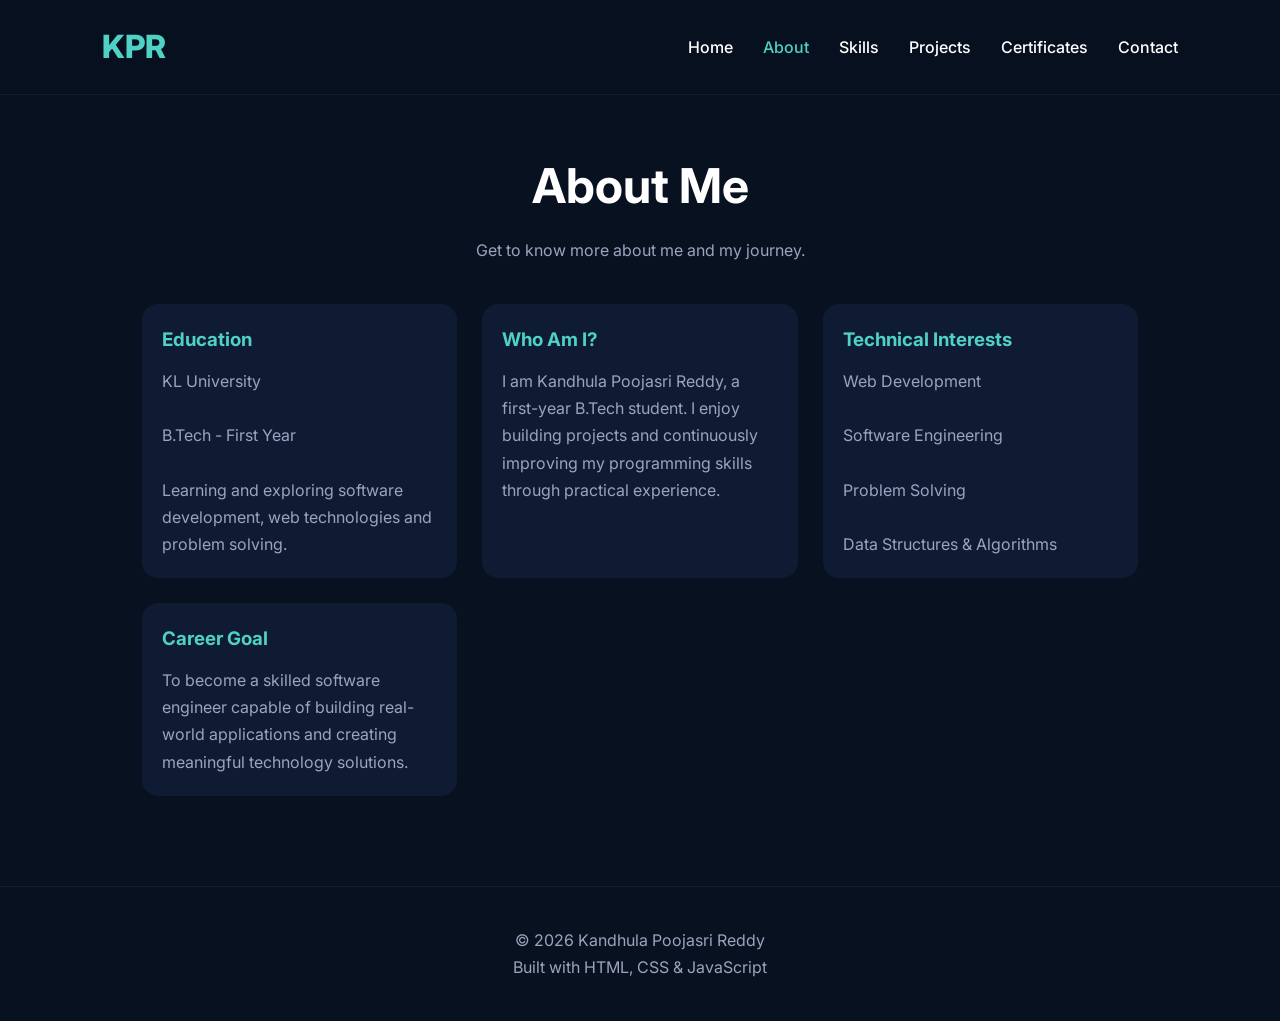
==== portfolio/about.html @ bd5755e9 "Add files via upload" ====
<html>
<head>
<title>About | Kandhula Poojasri Reddy</title>
<link rel="stylesheet" href="style.css">
<link href="https://fonts.googleapis.com/css2?family=Inter:wght@300;400;500;600;700;800&display=swap" rel="stylesheet">
</head>

<body>

<header class="navbar">

<div class="logo">KPR</div>

<nav>
<ul>
<li><a href="index.html">Home</a></li>
<li><a href="about.html" class="active">About</a></li>
<li><a href="skills.html">Skills</a></li>
<li><a href="projects.html">Projects</a></li>
<li><a href="cert.html">Certificates</a></li>
<li><a href="contact.html">Contact</a></li>
</ul>
</nav>

</header>

<section class="page-section">

<h1 class="page-title">About Me</h1>

<p class="page-subtitle">
Get to know more about me and my journey.
</p>

<div class="grid">

<div class="card">
<h3>Education</h3>

<p>
KL University
<br><br>
B.Tech - First Year
<br><br>
Learning and exploring software development,
web technologies and problem solving.
</p>
</div>

<div class="card">
<h3>Who Am I?</h3>

<p>
I am Kandhula Poojasri Reddy, a first-year B.Tech student.
I enjoy building projects and continuously improving my
programming skills through practical experience.
</p>
</div>

<div class="card">
<h3>Technical Interests</h3>

<p>
Web Development
<br><br>
Software Engineering
<br><br>
Problem Solving
<br><br>
Data Structures & Algorithms
</p>
</div>

<div class="card">
<h3>Career Goal</h3>

<p>
To become a skilled software engineer capable of building
real-world applications and creating meaningful technology
solutions.
</p>
</div>

</div>

</section>

<footer>
<p>© 2026 Kandhula Poojasri Reddy</p>
<p>Built with HTML, CSS & JavaScript</p>
</footer>

<script src="script.js"></script>

</body>
</html>
---- portfolio/style.css ----
*{
margin:0;
padding:0;
box-sizing:border-box;
font-family:'Inter',sans-serif;
}

:root{
--bg:#07111f;
--card:#0f1b33;
--accent:#4fd1c5;
--text:#ffffff;
--muted:#9aa4bf;
}

html{
scroll-behavior:smooth;
}

body{
background:var(--bg);
color:var(--text);
line-height:1.7;
}

.navbar{
display:flex;
justify-content:space-between;
align-items:center;
padding:20px 8%;
background:rgba(7,17,31,.95);
backdrop-filter:blur(10px);
position:sticky;
top:0;
z-index:1000;
border-bottom:1px solid rgba(255,255,255,.05);
}

.logo{
font-size:2rem;
font-weight:800;
color:var(--accent);
}

.navbar ul{
display:flex;
gap:30px;
list-style:none;
}

.navbar a{
text-decoration:none;
color:var(--text);
font-weight:500;
transition:.3s;
}

.navbar a:hover,
.navbar a.active{
color:var(--accent);
}

.hero{
min-height:85vh;
display:flex;
justify-content:center;
align-items:center;
padding:0 8%;
text-align:center;
}

.hero-content{
max-width:900px;
}

.tagline{
color:var(--accent);
font-weight:600;
margin-bottom:20px;
}

.hero h1{
font-size:4rem;
line-height:1.1;
margin-bottom:15px;
}

.hero h1 span{
color:var(--accent);
}

.hero h2{
font-size:1.8rem;
color:var(--muted);
font-weight:500;
margin-bottom:20px;
}

.hero-text{
max-width:700px;
margin:auto;
color:var(--muted);
font-size:1.05rem;
}

.hero-buttons{
display:flex;
justify-content:center;
gap:20px;
margin-top:35px;
flex-wrap:wrap;
}

.btn-primary{
background:var(--accent);
color:#000;
padding:14px 28px;
border-radius:10px;
text-decoration:none;
font-weight:700;
}

.btn-secondary{
border:1px solid var(--accent);
color:var(--accent);
padding:14px 28px;
border-radius:10px;
text-decoration:none;
font-weight:700;
}

.stats{
padding:60px 8%;
display:grid;
grid-template-columns:repeat(auto-fit,minmax(220px,1fr));
gap:25px;
}

.stat-card{
background:var(--card);
padding:25px;
border-radius:16px;
text-align:center;
}

.stat-card h3{
font-size:2.2rem;
color:var(--accent);
}

.stat-card p{
color:var(--muted);
}

.profiles{
padding:60px 8%;
}

.profiles h2{
text-align:center;
margin-bottom:40px;
font-size:2.3rem;
}

.profile-grid{
display:grid;
grid-template-columns:repeat(auto-fit,minmax(280px,1fr));
gap:25px;
}

.profile-card{
background:var(--card);
padding:25px;
border-radius:16px;
transition:.3s;
}

.profile-card:hover{
transform:translateY(-8px);
}

.profile-card h3{
margin-bottom:10px;
color:var(--accent);
}

.profile-card p{
color:var(--muted);
margin-bottom:20px;
}

.profile-card a{
text-decoration:none;
color:var(--accent);
font-weight:600;
}

.page-section{
padding:50px 8%;
max-width:1200px;
margin:auto;
}

.page-title{
text-align:center;
font-size:3rem;
margin-bottom:10px;
}

.page-subtitle{
text-align:center;
color:var(--muted);
margin-bottom:40px;
}

.grid{
display:grid;
grid-template-columns:repeat(auto-fit,minmax(280px,1fr));
gap:25px;
}

.card{
background:var(--card);
padding:20px;
border-radius:16px;
transition:.3s;
opacity:0;
transform:translateY(30px);
}

.card:hover{
transform:translateY(-8px);
}

.card.active{
opacity:1;
transform:translateY(0);
}

.card h3{
margin-bottom:12px;
color:var(--accent);
}

.card p{
color:var(--muted);
}

.card a{
text-decoration:none;
color:var(--accent);
font-weight:600;
}

footer{
text-align:center;
padding:40px;
margin-top:40px;
border-top:1px solid rgba(255,255,255,.05);
color:var(--muted);
}

@media(max-width:768px){

.navbar{
flex-direction:column;
gap:15px;
}

.navbar ul{
flex-wrap:wrap;
justify-content:center;
gap:15px;
}

.hero h1{
font-size:2.5rem;
}

.hero h2{
font-size:1.3rem;
}

.page-title{
font-size:2.2rem;
}

.hero-buttons{
flex-direction:column;
align-items:center;
}

.stats,
.profile-grid,
.grid{
grid-template-columns:1fr;
}
}
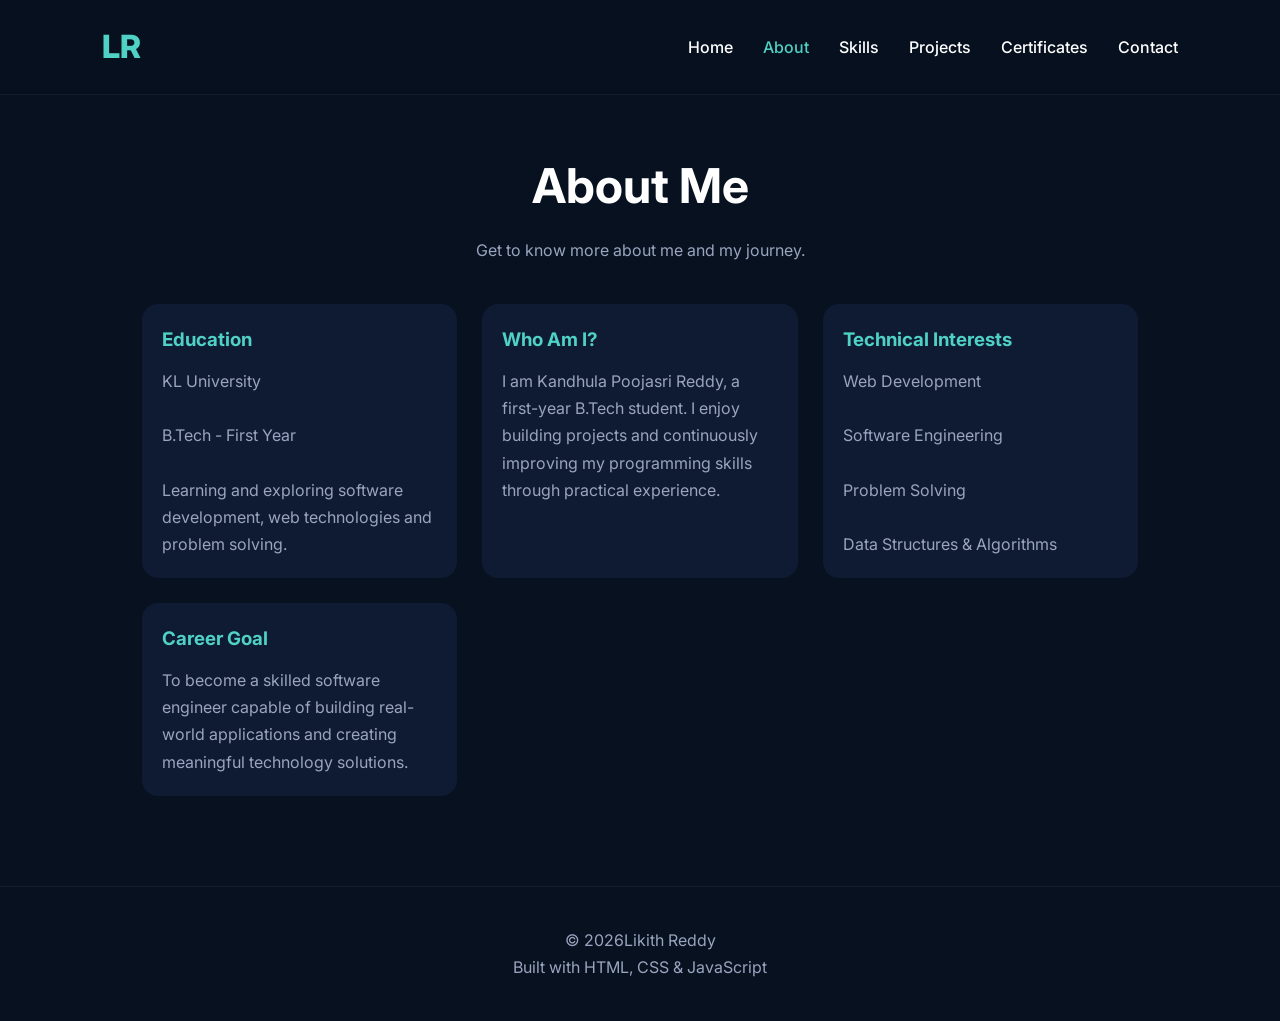
==== commit 80de93ac: "about.html" ====
--- a/portfolio/about.html
+++ b/portfolio/about.html
@@ -1,6 +1,6 @@
 <html>
 <head>
-<title>About | Kandhula Poojasri Reddy</title>
+<title>About | Likith Reddy</title>
 <link rel="stylesheet" href="style.css">
 <link href="https://fonts.googleapis.com/css2?family=Inter:wght@300;400;500;600;700;800&display=swap" rel="stylesheet">
 </head>
@@ -9,7 +9,7 @@
 
 <header class="navbar">
 
-<div class="logo">KPR</div>
+<div class="logo">LR</div>
 
 <nav>
 <ul>
@@ -86,7 +86,7 @@
 </section>
 
 <footer>
-<p>© 2026 Kandhula Poojasri Reddy</p>
+<p>© 2026Likith Reddy </p>
 <p>Built with HTML, CSS & JavaScript</p>
 </footer>
 
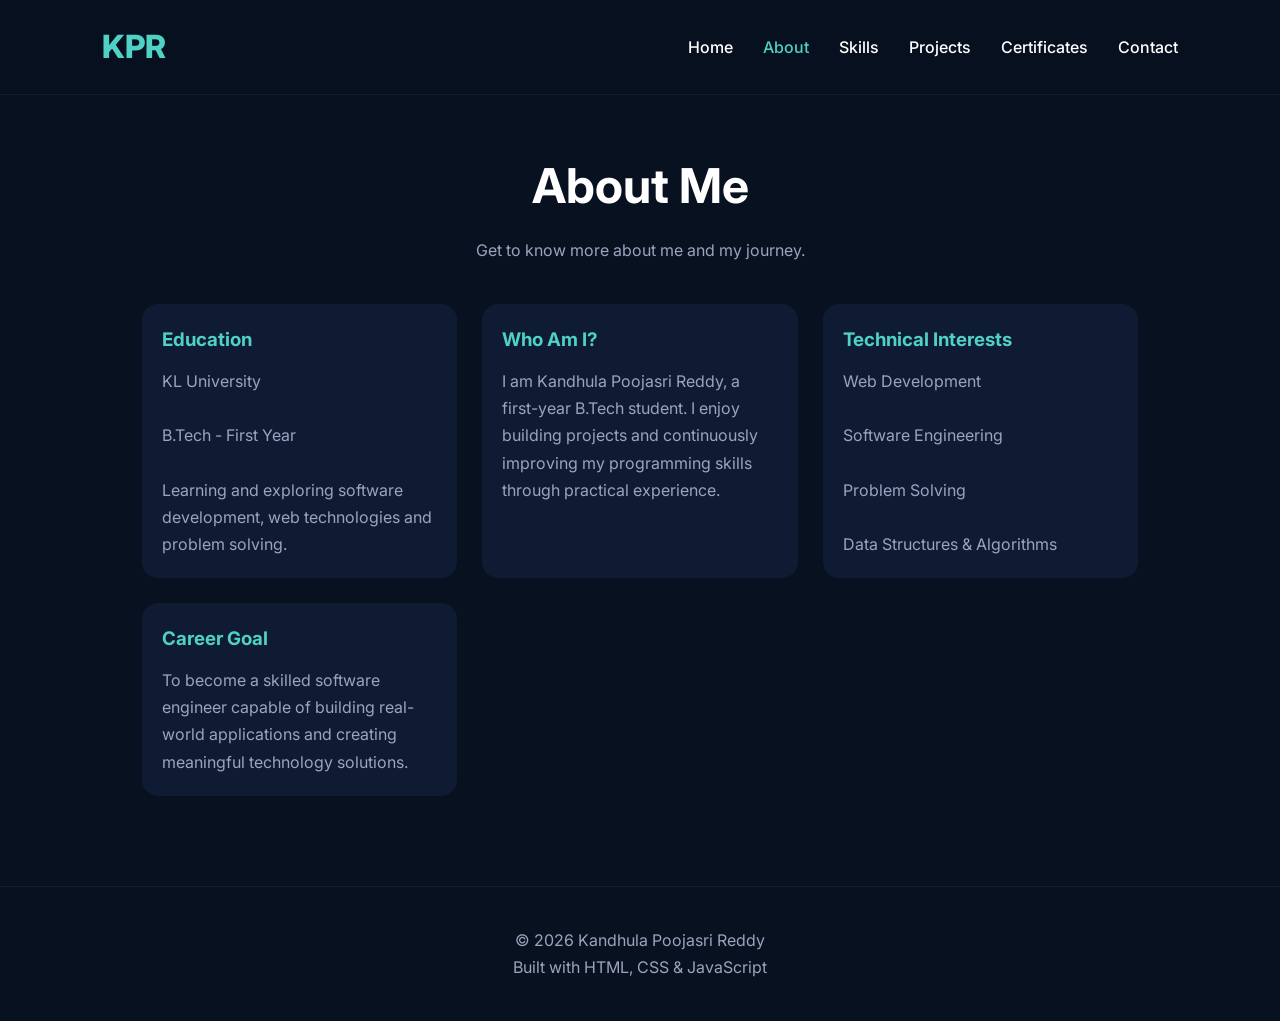
==== commit f7df47cd: "about.html" ====
--- a/portfolio/about.html
+++ b/portfolio/about.html
@@ -1,6 +1,6 @@
 <html>
 <head>
-<title>About | Likith Reddy</title>
+<title>About | Kandhula Poojasri Reddy</title>
 <link rel="stylesheet" href="style.css">
 <link href="https://fonts.googleapis.com/css2?family=Inter:wght@300;400;500;600;700;800&display=swap" rel="stylesheet">
 </head>
@@ -9,7 +9,7 @@
 
 <header class="navbar">
 
-<div class="logo">LR</div>
+<div class="logo">KPR</div>
 
 <nav>
 <ul>
@@ -86,7 +86,7 @@
 </section>
 
 <footer>
-<p>© 2026Likith Reddy </p>
+<p>© 2026 Kandhula Poojasri Reddy </p>
 <p>Built with HTML, CSS & JavaScript</p>
 </footer>
 
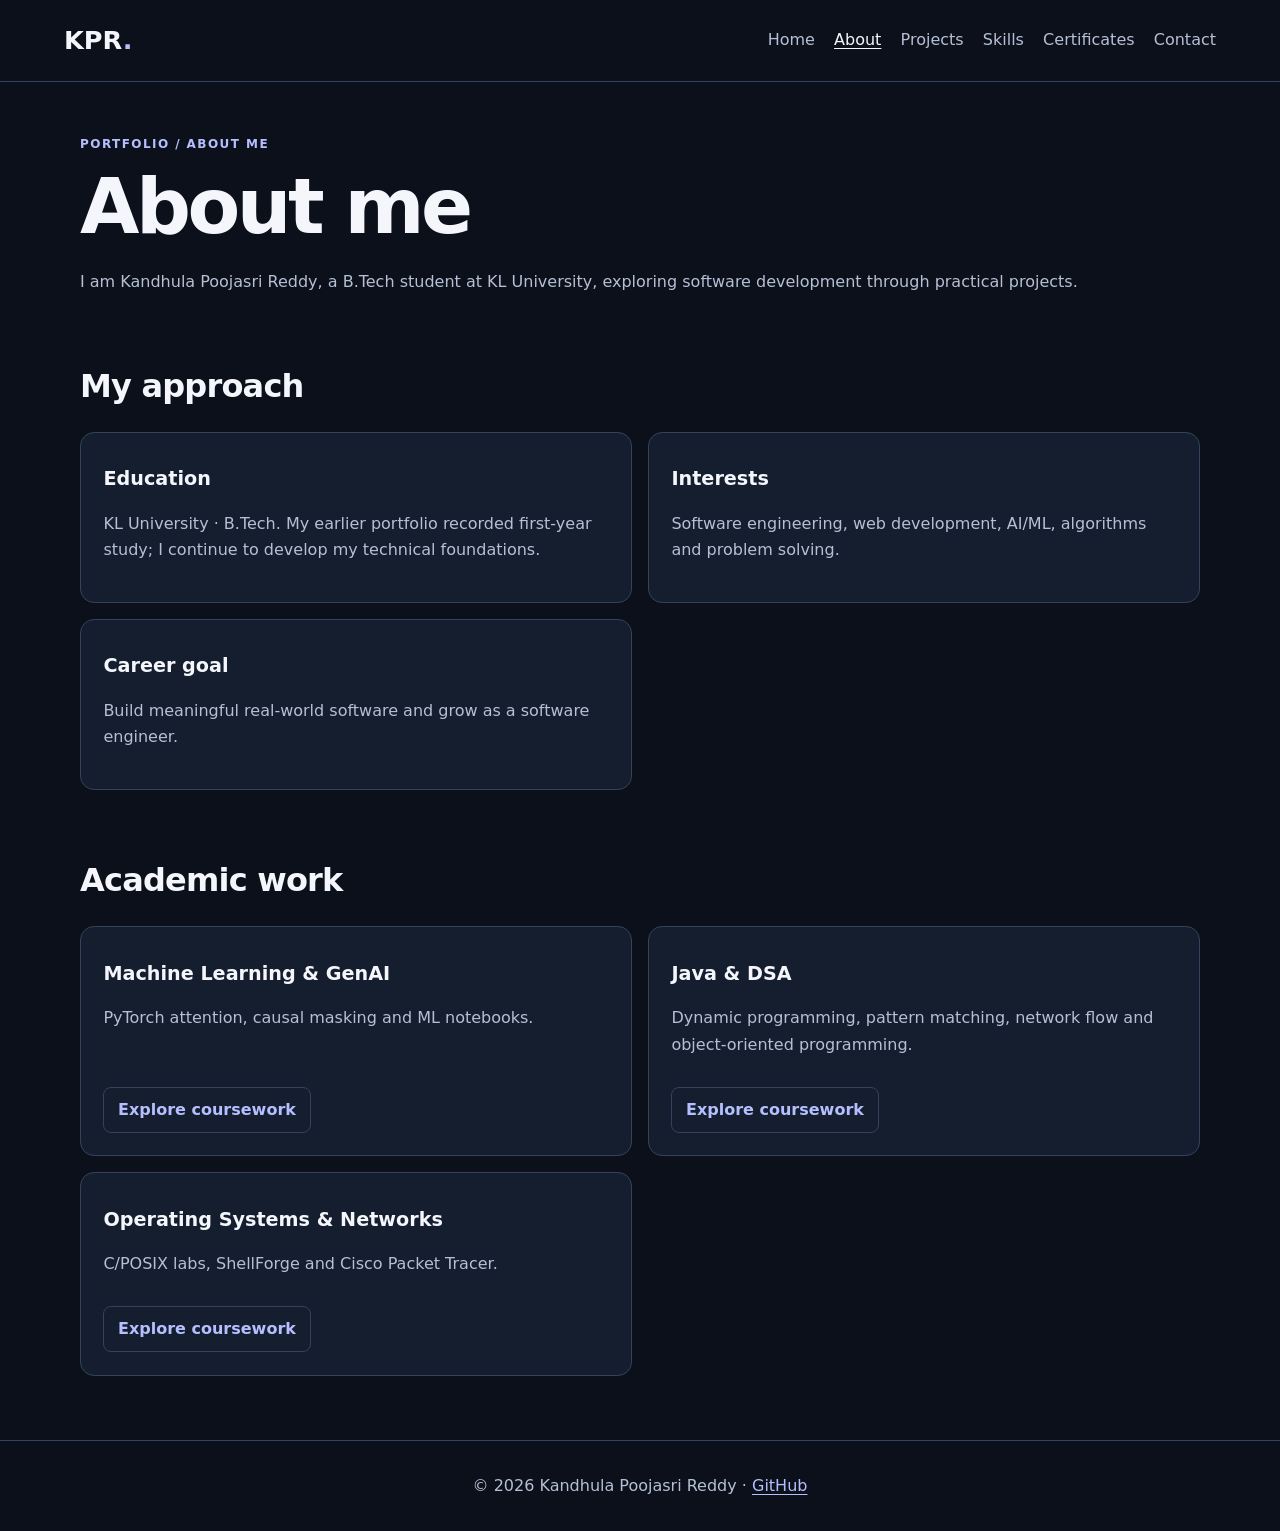
==== commit 7eb52b32: "feat(portfolio): redesign about page with verified portfolio content" ====
--- a/portfolio/about.html
+++ b/portfolio/about.html
@@ -1,96 +1,2 @@
-<html>
-<head>
-<title>About | Kandhula Poojasri Reddy</title>
-<link rel="stylesheet" href="style.css">
-<link href="https://fonts.googleapis.com/css2?family=Inter:wght@300;400;500;600;700;800&display=swap" rel="stylesheet">
-</head>
-
-<body>
-
-<header class="navbar">
-
-<div class="logo">KPR</div>
-
-<nav>
-<ul>
-<li><a href="index.html">Home</a></li>
-<li><a href="about.html" class="active">About</a></li>
-<li><a href="skills.html">Skills</a></li>
-<li><a href="projects.html">Projects</a></li>
-<li><a href="cert.html">Certificates</a></li>
-<li><a href="contact.html">Contact</a></li>
-</ul>
-</nav>
-
-</header>
-
-<section class="page-section">
-
-<h1 class="page-title">About Me</h1>
-
-<p class="page-subtitle">
-Get to know more about me and my journey.
-</p>
-
-<div class="grid">
-
-<div class="card">
-<h3>Education</h3>
-
-<p>
-KL University
-<br><br>
-B.Tech - First Year
-<br><br>
-Learning and exploring software development,
-web technologies and problem solving.
-</p>
-</div>
-
-<div class="card">
-<h3>Who Am I?</h3>
-
-<p>
-I am Kandhula Poojasri Reddy, a first-year B.Tech student.
-I enjoy building projects and continuously improving my
-programming skills through practical experience.
-</p>
-</div>
-
-<div class="card">
-<h3>Technical Interests</h3>
-
-<p>
-Web Development
-<br><br>
-Software Engineering
-<br><br>
-Problem Solving
-<br><br>
-Data Structures & Algorithms
-</p>
-</div>
-
-<div class="card">
-<h3>Career Goal</h3>
-
-<p>
-To become a skilled software engineer capable of building
-real-world applications and creating meaningful technology
-solutions.
-</p>
-</div>
-
-</div>
-
-</section>
-
-<footer>
-<p>© 2026 Kandhula Poojasri Reddy </p>
-<p>Built with HTML, CSS & JavaScript</p>
-</footer>
-
-<script src="script.js"></script>
-
-</body>
-</html>
+<!doctype html>
+<html lang="en"><head><meta charset="utf-8"><meta name="viewport" content="width=device-width, initial-scale=1"><meta name="description" content="Education, interests and learning journey."><meta name="theme-color" content="#0b101b"><title>About | Kandhula Poojasri Reddy</title><link rel="stylesheet" href="style.css"></head><body><a class="skip" href="#main">Skip to content</a><header class="navbar"><a class="logo" href="index.html">KPR<span>.</span></a><nav aria-label="Main navigation"><ul><li><a href="index.html">Home</a></li><li><a href="about.html" aria-current="page">About</a></li><li><a href="projects.html">Projects</a></li><li><a href="skills.html">Skills</a></li><li><a href="cert.html">Certificates</a></li><li><a href="contact.html">Contact</a></li></ul></nav></header><main id="main" class="container"><div class="intro"><span class="eyebrow">PORTFOLIO / ABOUT ME</span><h1>About me</h1><p>I am Kandhula Poojasri Reddy, a B.Tech student at KL University, exploring software development through practical projects.</p></div><section ><h2>My approach</h2><div class="grid"><article class="card"><h3>Education</h3><p>KL University · B.Tech. My earlier portfolio recorded first-year study; I continue to develop my technical foundations.</p></article><article class="card"><h3>Interests</h3><p>Software engineering, web development, AI/ML, algorithms and problem solving.</p></article><article class="card"><h3>Career goal</h3><p>Build meaningful real-world software and grow as a software engineer.</p></article></div></section><section ><h2>Academic work</h2><div class="grid"><article class="card"><h3>Machine Learning & GenAI</h3><p>PyTorch attention, causal masking and ML notebooks.</p><div class="links"><a href="https://github.com/luffy-loop/Machine_Learning">Explore coursework</a></div></article><article class="card"><h3>Java & DSA</h3><p>Dynamic programming, pattern matching, network flow and object-oriented programming.</p><div class="links"><a href="https://github.com/luffy-loop/DSA-A6">Explore coursework</a></div></article><article class="card"><h3>Operating Systems & Networks</h3><p>C/POSIX labs, ShellForge and Cisco Packet Tracer.</p><div class="links"><a href="https://github.com/luffy-loop/Operating_System">Explore coursework</a></div></article></div></section></main><footer>© 2026 Kandhula Poojasri Reddy · <a href="https://github.com/luffy-loop">GitHub</a></footer></body></html>
--- a/portfolio/style.css
+++ b/portfolio/style.css
@@ -1,298 +1 @@
-*{
-margin:0;
-padding:0;
-box-sizing:border-box;
-font-family:'Inter',sans-serif;
-}
-
-:root{
---bg:#07111f;
---card:#0f1b33;
---accent:#4fd1c5;
---text:#ffffff;
---muted:#9aa4bf;
-}
-
-html{
-scroll-behavior:smooth;
-}
-
-body{
-background:var(--bg);
-color:var(--text);
-line-height:1.7;
-}
-
-.navbar{
-display:flex;
-justify-content:space-between;
-align-items:center;
-padding:20px 8%;
-background:rgba(7,17,31,.95);
-backdrop-filter:blur(10px);
-position:sticky;
-top:0;
-z-index:1000;
-border-bottom:1px solid rgba(255,255,255,.05);
-}
-
-.logo{
-font-size:2rem;
-font-weight:800;
-color:var(--accent);
-}
-
-.navbar ul{
-display:flex;
-gap:30px;
-list-style:none;
-}
-
-.navbar a{
-text-decoration:none;
-color:var(--text);
-font-weight:500;
-transition:.3s;
-}
-
-.navbar a:hover,
-.navbar a.active{
-color:var(--accent);
-}
-
-.hero{
-min-height:85vh;
-display:flex;
-justify-content:center;
-align-items:center;
-padding:0 8%;
-text-align:center;
-}
-
-.hero-content{
-max-width:900px;
-}
-
-.tagline{
-color:var(--accent);
-font-weight:600;
-margin-bottom:20px;
-}
-
-.hero h1{
-font-size:4rem;
-line-height:1.1;
-margin-bottom:15px;
-}
-
-.hero h1 span{
-color:var(--accent);
-}
-
-.hero h2{
-font-size:1.8rem;
-color:var(--muted);
-font-weight:500;
-margin-bottom:20px;
-}
-
-.hero-text{
-max-width:700px;
-margin:auto;
-color:var(--muted);
-font-size:1.05rem;
-}
-
-.hero-buttons{
-display:flex;
-justify-content:center;
-gap:20px;
-margin-top:35px;
-flex-wrap:wrap;
-}
-
-.btn-primary{
-background:var(--accent);
-color:#000;
-padding:14px 28px;
-border-radius:10px;
-text-decoration:none;
-font-weight:700;
-}
-
-.btn-secondary{
-border:1px solid var(--accent);
-color:var(--accent);
-padding:14px 28px;
-border-radius:10px;
-text-decoration:none;
-font-weight:700;
-}
-
-.stats{
-padding:60px 8%;
-display:grid;
-grid-template-columns:repeat(auto-fit,minmax(220px,1fr));
-gap:25px;
-}
-
-.stat-card{
-background:var(--card);
-padding:25px;
-border-radius:16px;
-text-align:center;
-}
-
-.stat-card h3{
-font-size:2.2rem;
-color:var(--accent);
-}
-
-.stat-card p{
-color:var(--muted);
-}
-
-.profiles{
-padding:60px 8%;
-}
-
-.profiles h2{
-text-align:center;
-margin-bottom:40px;
-font-size:2.3rem;
-}
-
-.profile-grid{
-display:grid;
-grid-template-columns:repeat(auto-fit,minmax(280px,1fr));
-gap:25px;
-}
-
-.profile-card{
-background:var(--card);
-padding:25px;
-border-radius:16px;
-transition:.3s;
-}
-
-.profile-card:hover{
-transform:translateY(-8px);
-}
-
-.profile-card h3{
-margin-bottom:10px;
-color:var(--accent);
-}
-
-.profile-card p{
-color:var(--muted);
-margin-bottom:20px;
-}
-
-.profile-card a{
-text-decoration:none;
-color:var(--accent);
-font-weight:600;
-}
-
-.page-section{
-padding:50px 8%;
-max-width:1200px;
-margin:auto;
-}
-
-.page-title{
-text-align:center;
-font-size:3rem;
-margin-bottom:10px;
-}
-
-.page-subtitle{
-text-align:center;
-color:var(--muted);
-margin-bottom:40px;
-}
-
-.grid{
-display:grid;
-grid-template-columns:repeat(auto-fit,minmax(280px,1fr));
-gap:25px;
-}
-
-.card{
-background:var(--card);
-padding:20px;
-border-radius:16px;
-transition:.3s;
-opacity:0;
-transform:translateY(30px);
-}
-
-.card:hover{
-transform:translateY(-8px);
-}
-
-.card.active{
-opacity:1;
-transform:translateY(0);
-}
-
-.card h3{
-margin-bottom:12px;
-color:var(--accent);
-}
-
-.card p{
-color:var(--muted);
-}
-
-.card a{
-text-decoration:none;
-color:var(--accent);
-font-weight:600;
-}
-
-footer{
-text-align:center;
-padding:40px;
-margin-top:40px;
-border-top:1px solid rgba(255,255,255,.05);
-color:var(--muted);
-}
-
-@media(max-width:768px){
-
-.navbar{
-flex-direction:column;
-gap:15px;
-}
-
-.navbar ul{
-flex-wrap:wrap;
-justify-content:center;
-gap:15px;
-}
-
-.hero h1{
-font-size:2.5rem;
-}
-
-.hero h2{
-font-size:1.3rem;
-}
-
-.page-title{
-font-size:2.2rem;
-}
-
-.hero-buttons{
-flex-direction:column;
-align-items:center;
-}
-
-.stats,
-.profile-grid,
-.grid{
-grid-template-columns:1fr;
-}
-}
+:root{color-scheme:dark;--bg:#0b101b;--panel:#141e2e;--text:#f4f6fc;--muted:#b5c0d4;--accent:#b5bfff;--line:#34435b}*{box-sizing:border-box}body{margin:0;background:var(--bg);color:var(--text);font:16px/1.65 system-ui,-apple-system,BlinkMacSystemFont,"Segoe UI",sans-serif}a{color:var(--accent);text-underline-offset:.2em}a:focus-visible{outline:3px solid #f4d28b;outline-offset:4px}.skip{position:absolute;left:1rem;top:-5rem;background:var(--panel);padding:.8rem;z-index:5}.skip:focus{top:1rem}.navbar{display:flex;align-items:center;justify-content:space-between;gap:1rem;padding:1.2rem max(5vw,1rem);border-bottom:1px solid var(--line);background:var(--bg)}.logo{font-size:1.6rem;font-weight:850;text-decoration:none;color:var(--text)}.logo span,.hero h1 span{color:var(--accent)}nav ul{display:flex;flex-wrap:wrap;gap:.5rem 1.2rem;list-style:none;padding:0;margin:0}nav a{text-decoration:none;color:var(--muted)}nav a[aria-current=page]{color:var(--text);text-decoration:underline}.container{width:min(1120px,90%);margin:auto}.hero{padding:clamp(3rem,9vw,7rem) 0 3rem;background:radial-gradient(ellipse at 85% 15%,#20294a 0,transparent 55%)}.eyebrow{font-size:.75rem;letter-spacing:.12em;color:var(--accent);font-weight:700}.name{font-size:1.15rem;color:var(--text);margin:1rem 0 .3rem}h1{font-size:clamp(2.3rem,6vw,4.8rem);line-height:1.08;letter-spacing:-.045em;margin:.6rem 0 1.3rem}h2{font-size:clamp(1.5rem,3vw,2rem);letter-spacing:-.025em;margin:0 0 1.2rem}h3{font-size:1.2rem;margin:.5rem 0}p{color:var(--muted);margin:.5rem 0 1rem;overflow-wrap:anywhere}.hero p{max-width:650px}.intro{padding:3rem 0 1rem}section{padding:2rem 0}.grid{display:grid;grid-template-columns:repeat(2,minmax(0,1fr));gap:1rem}.card{background:var(--panel);border:1px solid var(--line);border-radius:14px;padding:1.4rem;display:flex;flex-direction:column;min-width:0}.card .links{margin-top:auto}.links{display:flex;flex-wrap:wrap;gap:.65rem;padding-top:.8rem}.links a{display:inline-block;padding:.55rem .85rem;border:1px solid var(--line);border-radius:8px;text-decoration:none;font-weight:650}.links a:hover{border-color:var(--accent)}.links .primary{background:#b5bfff;color:#11182b;border-color:#b5bfff}footer{border-top:1px solid var(--line);padding:2rem 5%;text-align:center;color:var(--muted);margin-top:2rem}.muted{font-size:.9rem}@media(max-width:650px){.navbar{align-items:flex-start;flex-direction:column}.grid{grid-template-columns:1fr}.hero h1 br{display:none}nav ul{gap:.4rem .8rem}}
